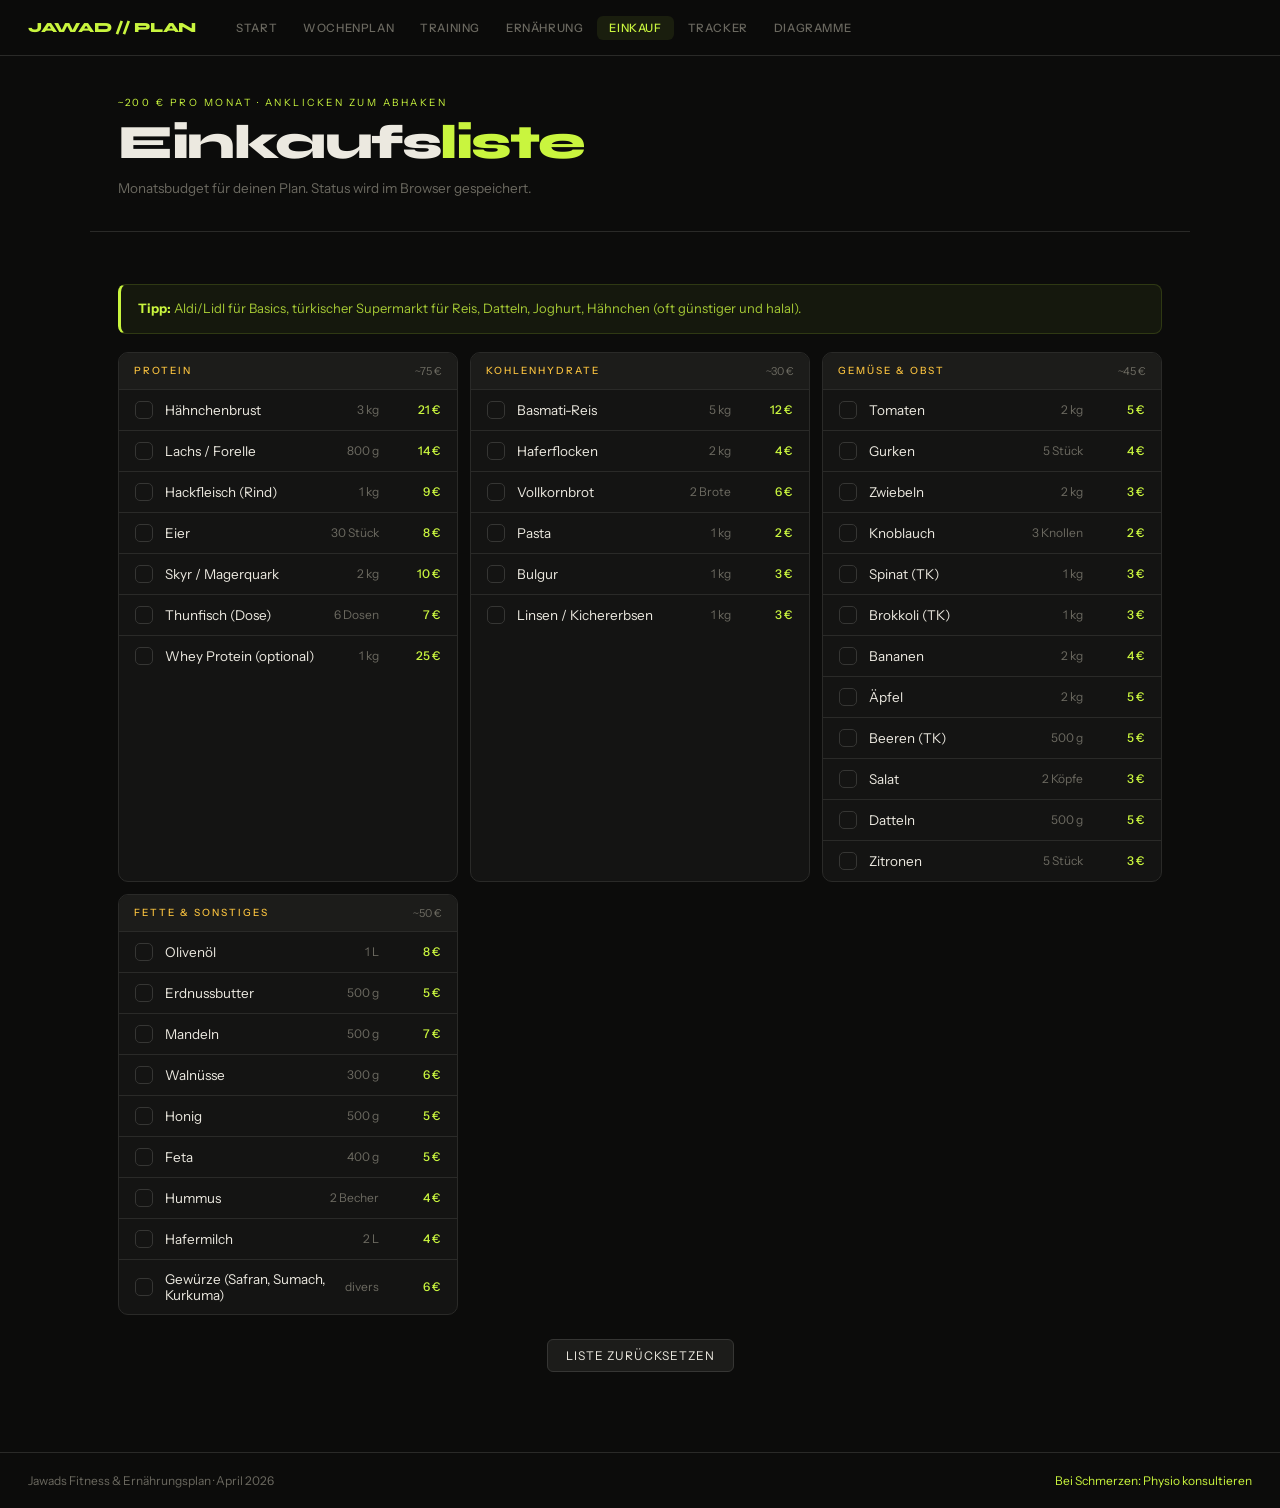
==== pages/einkauf.html @ cc576e3b "Add files via upload" ====
<!DOCTYPE html>
<html lang="de">
<head>
<meta charset="UTF-8">
<meta name="viewport" content="width=device-width,initial-scale=1">
<title>Einkaufsliste</title>
<link rel="stylesheet" href="../css/style.css">
<style>
.shop-row{display:flex;align-items:center;gap:12px;padding:11px 16px;border-bottom:1px solid var(--border);cursor:pointer;transition:background .15s;}
.shop-row:hover{background:rgba(255,255,255,.02);}
.shop-row:last-child{border-bottom:none;}
.shop-check{width:18px;height:18px;border:1.5px solid var(--border2);border-radius:5px;flex-shrink:0;display:flex;align-items:center;justify-content:center;background:var(--surface);}
.shop-row.done .shop-check{background:var(--lime);border-color:var(--lime);}
.shop-row.done .shop-check::after{content:'✓';color:#000;font-weight:700;font-size:13px;}
.shop-row.done .shop-name{text-decoration:line-through;color:var(--muted);}
.shop-name{flex:1;font-size:13.5px;}
.shop-amt{font-size:12px;color:var(--muted);}
.shop-price{font-size:12px;font-weight:500;color:var(--lime);min-width:50px;text-align:right;}
</style>
</head>
<body>
<div class="page-wrap">

<div class="page-hero">
  <span class="page-hero-tag">~200 € pro Monat · Anklicken zum Abhaken</span>
  <h1>Einkaufs<span>liste</span></h1>
  <p>Monatsbudget für deinen Plan. Status wird im Browser gespeichert.</p>
</div>

<div class="content">

<section class="section fade-in">
  <div class="alert alert-info"><strong>Tipp:</strong> Aldi/Lidl für Basics, türkischer Supermarkt für Reis, Datteln, Joghurt, Hähnchen (oft günstiger und halal).</div>

  <div class="grid-2">

    <div class="card">
      <div class="card-head"><span class="card-label">Protein</span><span class="card-sub">~75 €</span></div>
      <div class="shop-row" data-id="p1"><div class="shop-check"></div><div class="shop-name">Hähnchenbrust</div><div class="shop-amt">3 kg</div><div class="shop-price">21 €</div></div>
      <div class="shop-row" data-id="p2"><div class="shop-check"></div><div class="shop-name">Lachs / Forelle</div><div class="shop-amt">800 g</div><div class="shop-price">14 €</div></div>
      <div class="shop-row" data-id="p3"><div class="shop-check"></div><div class="shop-name">Hackfleisch (Rind)</div><div class="shop-amt">1 kg</div><div class="shop-price">9 €</div></div>
      <div class="shop-row" data-id="p4"><div class="shop-check"></div><div class="shop-name">Eier</div><div class="shop-amt">30 Stück</div><div class="shop-price">8 €</div></div>
      <div class="shop-row" data-id="p5"><div class="shop-check"></div><div class="shop-name">Skyr / Magerquark</div><div class="shop-amt">2 kg</div><div class="shop-price">10 €</div></div>
      <div class="shop-row" data-id="p6"><div class="shop-check"></div><div class="shop-name">Thunfisch (Dose)</div><div class="shop-amt">6 Dosen</div><div class="shop-price">7 €</div></div>
      <div class="shop-row" data-id="p7"><div class="shop-check"></div><div class="shop-name">Whey Protein (optional)</div><div class="shop-amt">1 kg</div><div class="shop-price">25 €</div></div>
    </div>

    <div class="card">
      <div class="card-head"><span class="card-label">Kohlenhydrate</span><span class="card-sub">~30 €</span></div>
      <div class="shop-row" data-id="k1"><div class="shop-check"></div><div class="shop-name">Basmati-Reis</div><div class="shop-amt">5 kg</div><div class="shop-price">12 €</div></div>
      <div class="shop-row" data-id="k2"><div class="shop-check"></div><div class="shop-name">Haferflocken</div><div class="shop-amt">2 kg</div><div class="shop-price">4 €</div></div>
      <div class="shop-row" data-id="k3"><div class="shop-check"></div><div class="shop-name">Vollkornbrot</div><div class="shop-amt">2 Brote</div><div class="shop-price">6 €</div></div>
      <div class="shop-row" data-id="k4"><div class="shop-check"></div><div class="shop-name">Pasta</div><div class="shop-amt">1 kg</div><div class="shop-price">2 €</div></div>
      <div class="shop-row" data-id="k5"><div class="shop-check"></div><div class="shop-name">Bulgur</div><div class="shop-amt">1 kg</div><div class="shop-price">3 €</div></div>
      <div class="shop-row" data-id="k6"><div class="shop-check"></div><div class="shop-name">Linsen / Kichererbsen</div><div class="shop-amt">1 kg</div><div class="shop-price">3 €</div></div>
    </div>

    <div class="card">
      <div class="card-head"><span class="card-label">Gemüse & Obst</span><span class="card-sub">~45 €</span></div>
      <div class="shop-row" data-id="g1"><div class="shop-check"></div><div class="shop-name">Tomaten</div><div class="shop-amt">2 kg</div><div class="shop-price">5 €</div></div>
      <div class="shop-row" data-id="g2"><div class="shop-check"></div><div class="shop-name">Gurken</div><div class="shop-amt">5 Stück</div><div class="shop-price">4 €</div></div>
      <div class="shop-row" data-id="g3"><div class="shop-check"></div><div class="shop-name">Zwiebeln</div><div class="shop-amt">2 kg</div><div class="shop-price">3 €</div></div>
      <div class="shop-row" data-id="g4"><div class="shop-check"></div><div class="shop-name">Knoblauch</div><div class="shop-amt">3 Knollen</div><div class="shop-price">2 €</div></div>
      <div class="shop-row" data-id="g5"><div class="shop-check"></div><div class="shop-name">Spinat (TK)</div><div class="shop-amt">1 kg</div><div class="shop-price">3 €</div></div>
      <div class="shop-row" data-id="g6"><div class="shop-check"></div><div class="shop-name">Brokkoli (TK)</div><div class="shop-amt">1 kg</div><div class="shop-price">3 €</div></div>
      <div class="shop-row" data-id="g7"><div class="shop-check"></div><div class="shop-name">Bananen</div><div class="shop-amt">2 kg</div><div class="shop-price">4 €</div></div>
      <div class="shop-row" data-id="g8"><div class="shop-check"></div><div class="shop-name">Äpfel</div><div class="shop-amt">2 kg</div><div class="shop-price">5 €</div></div>
      <div class="shop-row" data-id="g9"><div class="shop-check"></div><div class="shop-name">Beeren (TK)</div><div class="shop-amt">500 g</div><div class="shop-price">5 €</div></div>
      <div class="shop-row" data-id="g10"><div class="shop-check"></div><div class="shop-name">Salat</div><div class="shop-amt">2 Köpfe</div><div class="shop-price">3 €</div></div>
      <div class="shop-row" data-id="g11"><div class="shop-check"></div><div class="shop-name">Datteln</div><div class="shop-amt">500 g</div><div class="shop-price">5 €</div></div>
      <div class="shop-row" data-id="g12"><div class="shop-check"></div><div class="shop-name">Zitronen</div><div class="shop-amt">5 Stück</div><div class="shop-price">3 €</div></div>
    </div>

    <div class="card">
      <div class="card-head"><span class="card-label">Fette & Sonstiges</span><span class="card-sub">~50 €</span></div>
      <div class="shop-row" data-id="f1"><div class="shop-check"></div><div class="shop-name">Olivenöl</div><div class="shop-amt">1 L</div><div class="shop-price">8 €</div></div>
      <div class="shop-row" data-id="f2"><div class="shop-check"></div><div class="shop-name">Erdnussbutter</div><div class="shop-amt">500 g</div><div class="shop-price">5 €</div></div>
      <div class="shop-row" data-id="f3"><div class="shop-check"></div><div class="shop-name">Mandeln</div><div class="shop-amt">500 g</div><div class="shop-price">7 €</div></div>
      <div class="shop-row" data-id="f4"><div class="shop-check"></div><div class="shop-name">Walnüsse</div><div class="shop-amt">300 g</div><div class="shop-price">6 €</div></div>
      <div class="shop-row" data-id="f5"><div class="shop-check"></div><div class="shop-name">Honig</div><div class="shop-amt">500 g</div><div class="shop-price">5 €</div></div>
      <div class="shop-row" data-id="f6"><div class="shop-check"></div><div class="shop-name">Feta</div><div class="shop-amt">400 g</div><div class="shop-price">5 €</div></div>
      <div class="shop-row" data-id="f7"><div class="shop-check"></div><div class="shop-name">Hummus</div><div class="shop-amt">2 Becher</div><div class="shop-price">4 €</div></div>
      <div class="shop-row" data-id="f8"><div class="shop-check"></div><div class="shop-name">Hafermilch</div><div class="shop-amt">2 L</div><div class="shop-price">4 €</div></div>
      <div class="shop-row" data-id="f9"><div class="shop-check"></div><div class="shop-name">Gewürze (Safran, Sumach, Kurkuma)</div><div class="shop-amt">divers</div><div class="shop-price">6 €</div></div>
    </div>

  </div>

  <div style="margin-top:24px;text-align:center;">
    <button onclick="resetShop()" style="background:var(--surface2);border:1px solid var(--border2);color:var(--text);padding:8px 18px;border-radius:6px;cursor:pointer;font-family:inherit;font-size:12px;letter-spacing:1px;text-transform:uppercase;">Liste zurücksetzen</button>
  </div>
</section>

</div>
</div>

<script src="../js/shared.js"></script>
<script>
injectNav();injectFooter();initFadeIn();

const SHOP_KEY='jawad_shop_v1';
function loadShop(){try{return JSON.parse(localStorage.getItem(SHOP_KEY))||{}}catch{return{}}}
function saveShop(s){localStorage.setItem(SHOP_KEY,JSON.stringify(s));}

const state = loadShop();
document.querySelectorAll('.shop-row').forEach(row=>{
  const id = row.dataset.id;
  if(state[id]) row.classList.add('done');
  row.addEventListener('click',()=>{
    row.classList.toggle('done');
    state[id] = row.classList.contains('done');
    saveShop(state);
  });
});

function resetShop(){
  if(!confirm('Wirklich alle Häkchen entfernen?')) return;
  localStorage.removeItem(SHOP_KEY);
  document.querySelectorAll('.shop-row').forEach(r=>r.classList.remove('done'));
}
</script>
</body>
</html>
---- css/style.css ----
@import url('https://fonts.googleapis.com/css2?family=Syne:wght@400;600;700;800&family=Instrument+Sans:wght@300;400;500&display=swap');

:root {
  --bg: #0c0c0b;
  --surface: #141413;
  --surface2: #1c1c1a;
  --surface3: #242422;
  --border: #2a2a28;
  --border2: #363634;
  --lime: #c9f53e;
  --amber: #f5bf3e;
  --coral: #ff5c3e;
  --blue: #3ec9f5;
  --text: #ece9e0;
  --muted: #6b6960;
  --muted2: #4a4844;
}

* { margin:0; padding:0; box-sizing:border-box; }
html { scroll-behavior:smooth; }
body {
  background: var(--bg);
  color: var(--text);
  font-family: 'Instrument Sans', sans-serif;
  font-weight: 300;
  min-height: 100vh;
  overflow-x: hidden;
}

/* ── NAV ── */
nav {
  position: fixed;
  top:0; left:0; right:0;
  z-index: 200;
  background: rgba(12,12,11,0.96);
  backdrop-filter: blur(20px);
  border-bottom: 1px solid var(--border);
  height: 56px;
  display: flex;
  align-items: center;
  padding: 0 28px;
  gap: 4px;
}

.nav-brand {
  font-family: 'Syne', sans-serif;
  font-weight: 800;
  font-size: 14px;
  color: var(--lime);
  letter-spacing: -0.3px;
  margin-right: 24px;
  text-decoration: none;
  white-space: nowrap;
}

.nav-links {
  display: flex;
  gap: 2px;
  list-style: none;
  flex: 1;
  overflow-x: auto;
}

.nav-links::-webkit-scrollbar { display: none; }

.nav-links li a {
  display: block;
  padding: 5px 12px;
  font-size: 11.5px;
  font-weight: 500;
  letter-spacing: 0.6px;
  text-transform: uppercase;
  color: var(--muted);
  text-decoration: none;
  border-radius: 6px;
  transition: all 0.2s;
  white-space: nowrap;
}

.nav-links li a:hover { color: var(--text); background: var(--surface2); }
.nav-links li a.active { color: var(--lime); background: rgba(201,245,62,0.08); }

/* ── PAGE WRAPPER ── */
.page-wrap {
  padding-top: 56px;
  min-height: 100vh;
}

/* ── HERO ── */
.hero {
  padding: 60px 40px 48px;
  border-bottom: 1px solid var(--border);
  position: relative;
  overflow: hidden;
}

.hero::before {
  content:'';
  position:absolute;
  top:0;left:0;right:0;bottom:0;
  background:
    radial-gradient(ellipse 500px 350px at 85% 20%, rgba(201,245,62,0.07) 0%, transparent 70%),
    radial-gradient(ellipse 350px 250px at 15% 80%, rgba(62,201,245,0.04) 0%, transparent 70%);
  pointer-events:none;
}

.hero-inner { max-width: 1100px; margin: 0 auto; position: relative; }

.hero-tag {
  display: inline-flex;
  align-items: center;
  gap: 10px;
  font-size: 11px;
  font-weight: 500;
  letter-spacing: 2.5px;
  text-transform: uppercase;
  color: var(--lime);
  margin-bottom: 20px;
}
.hero-tag::before { content:''; width:20px; height:1px; background:var(--lime); }

.hero h1 {
  font-family: 'Syne', sans-serif;
  font-weight: 800;
  font-size: clamp(2.2rem, 5.5vw, 4.5rem);
  line-height: 0.95;
  letter-spacing: -2px;
  margin-bottom: 20px;
}
.hero h1 em { font-style: italic; color: var(--lime); font-weight: 400; }

.hero-desc {
  font-size: 14px;
  color: var(--muted);
  max-width: 520px;
  line-height: 1.7;
  margin-bottom: 32px;
}

/* ── STATS BAR ── */
.stats-bar {
  display: flex;
  flex-wrap: wrap;
  border: 1px solid var(--border);
  border-radius: 10px;
  overflow: hidden;
  max-width: 740px;
}

.stat-item {
  padding: 14px 22px;
  border-right: 1px solid var(--border);
  flex: 1;
  min-width: 90px;
}
.stat-item:last-child { border-right: none; }
.stat-lbl { font-size: 10px; letter-spacing: 1.5px; text-transform: uppercase; color: var(--muted); display: block; margin-bottom: 3px; }
.stat-val { font-family: 'Syne', sans-serif; font-weight: 700; font-size: 1.15rem; color: var(--lime); }

/* ── CONTENT ── */
.content { max-width: 1100px; margin: 0 auto; padding: 0 28px 80px; }

/* ── SECTION ── */
.section { padding-top: 52px; }

.section-head {
  display: flex;
  align-items: flex-start;
  gap: 16px;
  margin-bottom: 28px;
  padding-bottom: 20px;
  border-bottom: 1px solid var(--border);
}

.section-icon {
  width: 40px; height: 40px;
  background: var(--surface2);
  border: 1px solid var(--border2);
  border-radius: 10px;
  display: flex; align-items: center; justify-content: center;
  font-size: 17px;
  flex-shrink: 0;
}

.section-title {
  font-family: 'Syne', sans-serif;
  font-weight: 800;
  font-size: 1.8rem;
  letter-spacing: -1px;
  line-height: 1;
  margin-bottom: 5px;
}
.section-title span { color: var(--lime); }
.section-desc { font-size: 13px; color: var(--muted); line-height: 1.6; }

/* ── ALERTS ── */
.alert {
  padding: 13px 17px;
  border-radius: 8px;
  font-size: 13px;
  line-height: 1.65;
  margin-bottom: 18px;
}
.alert-warn { background: rgba(255,92,62,0.07); border: 1px solid rgba(255,92,62,0.2); border-left: 3px solid var(--coral); color: #ffb8a8; }
.alert-warn strong { color: var(--coral); }
.alert-info { background: rgba(201,245,62,0.05); border: 1px solid rgba(201,245,62,0.15); border-left: 3px solid var(--lime); color: rgba(201,245,62,0.8); }
.alert-info strong { color: var(--lime); }
.alert-blue { background: rgba(62,201,245,0.05); border: 1px solid rgba(62,201,245,0.15); border-left: 3px solid var(--blue); color: rgba(62,201,245,0.8); }

/* ── CARDS ── */
.card {
  background: var(--surface);
  border: 1px solid var(--border);
  border-radius: 10px;
  overflow: hidden;
}

.card-head {
  display: flex;
  align-items: center;
  justify-content: space-between;
  padding: 11px 15px;
  background: var(--surface2);
  border-bottom: 1px solid var(--border);
}

.card-label { font-size: 10px; font-weight: 500; letter-spacing: 2px; text-transform: uppercase; color: var(--amber); }
.card-sub { font-size: 11px; color: var(--muted); }

/* ── EXERCISE ROWS ── */
.ex-row {
  display: grid;
  grid-template-columns: 1fr auto auto;
  gap: 8px 14px;
  padding: 11px 15px;
  border-bottom: 1px solid var(--border);
  align-items: center;
  transition: background 0.15s;
}
.ex-row:last-child { border-bottom: none; }
.ex-row:hover { background: rgba(255,255,255,0.02); }
.ex-name { font-size: 13.5px; color: var(--text); }
.ex-note { font-size: 11.5px; color: var(--muted); grid-column: 1; margin-top: -5px; }
.ex-sets { font-size: 12px; font-weight: 500; color: var(--lime); white-space: nowrap; }

.yt-btn {
  display: inline-flex;
  align-items: center;
  gap: 5px;
  font-size: 11px;
  font-weight: 500;
  color: var(--muted);
  text-decoration: none;
  padding: 3px 9px;
  border: 1px solid var(--border);
  border-radius: 20px;
  transition: all 0.2s;
  white-space: nowrap;
}
.yt-btn:hover { color: #ff4444; border-color: rgba(255,68,68,0.35); background: rgba(255,68,68,0.07); }

/* ── TABS ── */
.tab-bar {
  display: flex;
  gap: 4px;
  border-bottom: 1px solid var(--border);
  margin-bottom: 24px;
  overflow-x: auto;
}
.tab-bar::-webkit-scrollbar { display: none; }

.tab-btn {
  padding: 9px 18px;
  font-family: 'Instrument Sans', sans-serif;
  font-size: 12.5px;
  font-weight: 500;
  color: var(--muted);
  background: none;
  border: none;
  cursor: pointer;
  border-bottom: 2px solid transparent;
  margin-bottom: -1px;
  transition: all 0.2s;
  white-space: nowrap;
}
.tab-btn:hover { color: var(--text); }
.tab-btn.active { color: var(--lime); border-bottom-color: var(--lime); }

.tab-pane { display: none; }
.tab-pane.active { display: block; }

/* ── CHIPS ── */
.chip {
  display: inline-block;
  font-size: 11px;
  font-weight: 500;
  padding: 3px 10px;
  border-radius: 20px;
  background: var(--surface2);
  border: 1px solid var(--border);
  color: var(--muted);
}
.chip-lime { background: rgba(201,245,62,0.08); border-color: rgba(201,245,62,0.2); color: var(--lime); }
.chip-amber { background: rgba(245,191,62,0.08); border-color: rgba(245,191,62,0.2); color: var(--amber); }

/* ── GRID HELPERS ── */
.grid-2 { display: grid; grid-template-columns: repeat(auto-fit, minmax(280px, 1fr)); gap: 12px; }
.grid-3 { display: grid; grid-template-columns: repeat(auto-fit, minmax(220px, 1fr)); gap: 12px; }
.grid-4 { display: grid; grid-template-columns: repeat(auto-fit, minmax(180px, 1fr)); gap: 10px; }

/* ── DIVIDER ── */
.divider { height: 1px; background: var(--border); margin: 24px 0; }

/* ── PAGE TITLE (inner pages) ── */
.page-hero {
  padding: 40px 28px 32px;
  border-bottom: 1px solid var(--border);
  max-width: 1100px;
  margin: 0 auto;
}
.page-hero-tag { font-size: 10px; letter-spacing: 2.5px; text-transform: uppercase; color: var(--lime); margin-bottom: 10px; display: block; }
.page-hero h1 { font-family: 'Syne', sans-serif; font-weight: 800; font-size: clamp(1.8rem, 4vw, 3rem); letter-spacing: -1.5px; line-height: 1; }
.page-hero h1 span { color: var(--lime); }
.page-hero p { font-size: 13.5px; color: var(--muted); margin-top: 10px; max-width: 500px; line-height: 1.65; }

/* ── FOOTER ── */
footer {
  border-top: 1px solid var(--border);
  padding: 20px 28px;
  display: flex;
  justify-content: space-between;
  align-items: center;
  font-size: 12px;
  color: var(--muted);
  flex-wrap: wrap;
  gap: 6px;
  max-width: 100%;
}
.footer-accent { color: var(--lime); }

/* ── RESPONSIVE ── */
@media (max-width: 700px) {
  .hero { padding: 40px 20px 32px; }
  .content { padding: 0 16px 60px; }
  .page-hero { padding: 32px 16px 24px; }
  nav { padding: 0 16px; }
  footer { padding: 16px 20px; }
}

/* ── ANIMATIONS ── */
.fade-in { opacity:0; transform:translateY(14px); transition: opacity 0.5s, transform 0.5s; }
.fade-in.visible { opacity:1; transform:translateY(0); }

/* ── YT ICON ── */
.yt-icon { width:13px; height:13px; fill:currentColor; flex-shrink:0; }
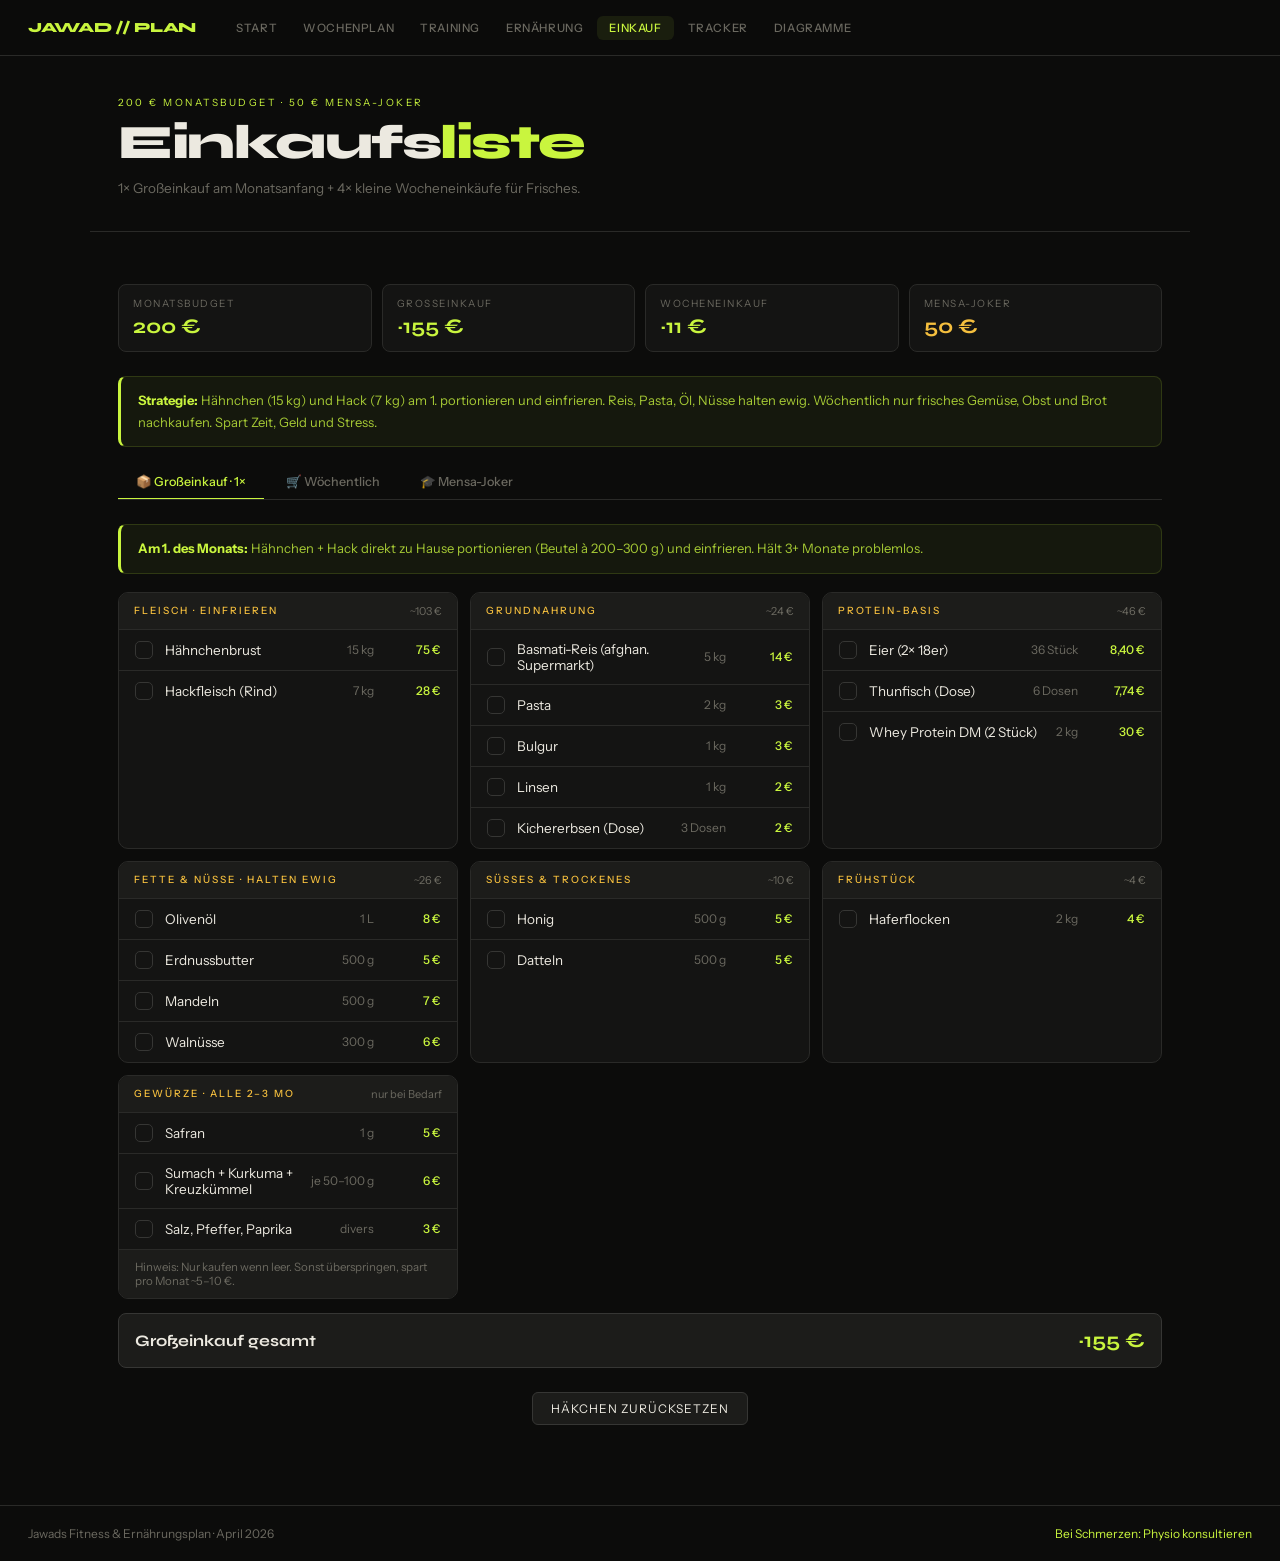
==== commit 6b25ffe2: "Update einkauf.html" ====
--- a/pages/einkauf.html
+++ b/pages/einkauf.html
@@ -15,93 +15,195 @@
 .shop-row.done .shop-name{text-decoration:line-through;color:var(--muted);}
 .shop-name{flex:1;font-size:13.5px;}
 .shop-amt{font-size:12px;color:var(--muted);}
-.shop-price{font-size:12px;font-weight:500;color:var(--lime);min-width:50px;text-align:right;}
+.shop-price{font-size:12px;font-weight:500;color:var(--lime);min-width:55px;text-align:right;}
+.budget-box{display:grid;grid-template-columns:repeat(auto-fit,minmax(140px,1fr));gap:10px;margin-bottom:24px;}
+.b-card{background:var(--surface);border:1px solid var(--border);border-radius:8px;padding:12px 14px;}
+.b-card .stat-lbl{font-size:10px;letter-spacing:1.5px;text-transform:uppercase;color:var(--muted);}
+.b-card .stat-val{font-family:'Syne';font-weight:700;font-size:1.3rem;display:block;margin-top:4px;}
+.b-card.green .stat-val{color:var(--lime);}
+.b-card.amber .stat-val{color:var(--amber);}
+.tab-bar{flex-wrap:wrap;}
+.total-row{margin-top:14px;padding:14px 16px;background:var(--surface2);border:1px solid var(--border2);border-radius:8px;display:flex;justify-content:space-between;align-items:center;}
+.total-row .total-lbl{font-family:'Syne';font-weight:700;font-size:1rem;}
+.total-row .total-val{font-family:'Syne';font-weight:700;font-size:1.3rem;color:var(--lime);}
 </style>
 </head>
 <body>
 <div class="page-wrap">
-
+ 
 <div class="page-hero">
-  <span class="page-hero-tag">~200 € pro Monat · Anklicken zum Abhaken</span>
+  <span class="page-hero-tag">200 € Monatsbudget · 50 € Mensa-Joker</span>
   <h1>Einkaufs<span>liste</span></h1>
-  <p>Monatsbudget für deinen Plan. Status wird im Browser gespeichert.</p>
+  <p>1× Großeinkauf am Monatsanfang + 4× kleine Wocheneinkäufe für Frisches.</p>
 </div>
-
+ 
 <div class="content">
-
+ 
 <section class="section fade-in">
-  <div class="alert alert-info"><strong>Tipp:</strong> Aldi/Lidl für Basics, türkischer Supermarkt für Reis, Datteln, Joghurt, Hähnchen (oft günstiger und halal).</div>
-
-  <div class="grid-2">
-
+ 
+  <div class="budget-box">
+    <div class="b-card green"><div class="stat-lbl">Monatsbudget</div><span class="stat-val">200 €</span></div>
+    <div class="b-card"><div class="stat-lbl">Großeinkauf</div><span class="stat-val">~155 €</span></div>
+    <div class="b-card"><div class="stat-lbl">Wocheneinkauf</div><span class="stat-val">~11 €</span></div>
+    <div class="b-card amber"><div class="stat-lbl">Mensa-Joker</div><span class="stat-val">50 €</span></div>
+  </div>
+ 
+  <div class="alert alert-info"><strong>Strategie:</strong> Hähnchen (15 kg) und Hack (7 kg) am 1. portionieren und einfrieren. Reis, Pasta, Öl, Nüsse halten ewig. Wöchentlich nur frisches Gemüse, Obst und Brot nachkaufen. Spart Zeit, Geld und Stress.</div>
+ 
+  <div class="tab-bar">
+    <button class="tab-btn active" data-tab="month">📦 Großeinkauf · 1×</button>
+    <button class="tab-btn" data-tab="weekly">🛒 Wöchentlich</button>
+    <button class="tab-btn" data-tab="mensa">🎓 Mensa-Joker</button>
+  </div>
+ 
+  <!-- GROSSEINKAUF -->
+  <div class="tab-pane active" id="month">
+    <div class="alert alert-info"><strong>Am 1. des Monats:</strong> Hähnchen + Hack direkt zu Hause portionieren (Beutel à 200–300 g) und einfrieren. Hält 3+ Monate problemlos.</div>
+ 
+    <div class="grid-2">
+ 
+      <div class="card">
+        <div class="card-head"><span class="card-label">Fleisch · einfrieren</span><span class="card-sub">~103 €</span></div>
+        <div class="shop-row" data-id="m1"><div class="shop-check"></div><div class="shop-name">Hähnchenbrust</div><div class="shop-amt">15 kg</div><div class="shop-price">75 €</div></div>
+        <div class="shop-row" data-id="m2"><div class="shop-check"></div><div class="shop-name">Hackfleisch (Rind)</div><div class="shop-amt">7 kg</div><div class="shop-price">28 €</div></div>
+      </div>
+ 
+      <div class="card">
+        <div class="card-head"><span class="card-label">Grundnahrung</span><span class="card-sub">~24 €</span></div>
+        <div class="shop-row" data-id="m3"><div class="shop-check"></div><div class="shop-name">Basmati-Reis (afghan. Supermarkt)</div><div class="shop-amt">5 kg</div><div class="shop-price">14 €</div></div>
+        <div class="shop-row" data-id="m4"><div class="shop-check"></div><div class="shop-name">Pasta</div><div class="shop-amt">2 kg</div><div class="shop-price">3 €</div></div>
+        <div class="shop-row" data-id="m5"><div class="shop-check"></div><div class="shop-name">Bulgur</div><div class="shop-amt">1 kg</div><div class="shop-price">3 €</div></div>
+        <div class="shop-row" data-id="m6"><div class="shop-check"></div><div class="shop-name">Linsen</div><div class="shop-amt">1 kg</div><div class="shop-price">2 €</div></div>
+        <div class="shop-row" data-id="m7"><div class="shop-check"></div><div class="shop-name">Kichererbsen (Dose)</div><div class="shop-amt">3 Dosen</div><div class="shop-price">2 €</div></div>
+      </div>
+ 
+      <div class="card">
+        <div class="card-head"><span class="card-label">Protein-Basis</span><span class="card-sub">~46 €</span></div>
+        <div class="shop-row" data-id="m8"><div class="shop-check"></div><div class="shop-name">Eier (2× 18er)</div><div class="shop-amt">36 Stück</div><div class="shop-price">8,40 €</div></div>
+        <div class="shop-row" data-id="m9"><div class="shop-check"></div><div class="shop-name">Thunfisch (Dose)</div><div class="shop-amt">6 Dosen</div><div class="shop-price">7,74 €</div></div>
+        <div class="shop-row" data-id="m10"><div class="shop-check"></div><div class="shop-name">Whey Protein DM (2 Stück)</div><div class="shop-amt">2 kg</div><div class="shop-price">30 €</div></div>
+      </div>
+ 
+      <div class="card">
+        <div class="card-head"><span class="card-label">Fette & Nüsse · halten ewig</span><span class="card-sub">~26 €</span></div>
+        <div class="shop-row" data-id="m11"><div class="shop-check"></div><div class="shop-name">Olivenöl</div><div class="shop-amt">1 L</div><div class="shop-price">8 €</div></div>
+        <div class="shop-row" data-id="m12"><div class="shop-check"></div><div class="shop-name">Erdnussbutter</div><div class="shop-amt">500 g</div><div class="shop-price">5 €</div></div>
+        <div class="shop-row" data-id="m13"><div class="shop-check"></div><div class="shop-name">Mandeln</div><div class="shop-amt">500 g</div><div class="shop-price">7 €</div></div>
+        <div class="shop-row" data-id="m14"><div class="shop-check"></div><div class="shop-name">Walnüsse</div><div class="shop-amt">300 g</div><div class="shop-price">6 €</div></div>
+      </div>
+ 
+      <div class="card">
+        <div class="card-head"><span class="card-label">Süßes & Trockenes</span><span class="card-sub">~10 €</span></div>
+        <div class="shop-row" data-id="m15"><div class="shop-check"></div><div class="shop-name">Honig</div><div class="shop-amt">500 g</div><div class="shop-price">5 €</div></div>
+        <div class="shop-row" data-id="m16"><div class="shop-check"></div><div class="shop-name">Datteln</div><div class="shop-amt">500 g</div><div class="shop-price">5 €</div></div>
+      </div>
+ 
+      <div class="card">
+        <div class="card-head"><span class="card-label">Frühstück</span><span class="card-sub">~4 €</span></div>
+        <div class="shop-row" data-id="m17"><div class="shop-check"></div><div class="shop-name">Haferflocken</div><div class="shop-amt">2 kg</div><div class="shop-price">4 €</div></div>
+      </div>
+ 
+      <div class="card">
+        <div class="card-head"><span class="card-label">Gewürze · alle 2–3 Mo</span><span class="card-sub">nur bei Bedarf</span></div>
+        <div class="shop-row" data-id="m18"><div class="shop-check"></div><div class="shop-name">Safran</div><div class="shop-amt">1 g</div><div class="shop-price">5 €</div></div>
+        <div class="shop-row" data-id="m19"><div class="shop-check"></div><div class="shop-name">Sumach + Kurkuma + Kreuzkümmel</div><div class="shop-amt">je 50–100 g</div><div class="shop-price">6 €</div></div>
+        <div class="shop-row" data-id="m20"><div class="shop-check"></div><div class="shop-name">Salz, Pfeffer, Paprika</div><div class="shop-amt">divers</div><div class="shop-price">3 €</div></div>
+        <div style="padding:10px 16px;font-size:11.5px;color:var(--muted);background:var(--surface2);">Hinweis: Nur kaufen wenn leer. Sonst überspringen, spart pro Monat ~5–10 €.</div>
+      </div>
+ 
+    </div>
+ 
+    <div class="total-row">
+      <span class="total-lbl">Großeinkauf gesamt</span>
+      <span class="total-val">~155 €</span>
+    </div>
+  </div>
+ 
+  <!-- WÖCHENTLICH -->
+  <div class="tab-pane" id="weekly">
+    <div class="alert alert-info"><strong>Jeden Sonntag:</strong> Frisches für die kommende Woche – passt perfekt zum Meal Prep. Dieselbe Liste jede Woche, du kennst sie irgendwann auswendig.</div>
+ 
+    <div class="grid-2">
+ 
+      <div class="card">
+        <div class="card-head"><span class="card-label">Frisches Gemüse</span><span class="card-sub">~5 €</span></div>
+        <div class="shop-row" data-id="w1"><div class="shop-check"></div><div class="shop-name">Tomaten</div><div class="shop-amt">500 g</div><div class="shop-price">1,50 €</div></div>
+        <div class="shop-row" data-id="w2"><div class="shop-check"></div><div class="shop-name">Gurke</div><div class="shop-amt">1 Stück</div><div class="shop-price">0,80 €</div></div>
+        <div class="shop-row" data-id="w3"><div class="shop-check"></div><div class="shop-name">Zwiebeln</div><div class="shop-amt">500 g</div><div class="shop-price">0,70 €</div></div>
+        <div class="shop-row" data-id="w4"><div class="shop-check"></div><div class="shop-name">Knoblauch</div><div class="shop-amt">1 Knolle</div><div class="shop-price">0,50 €</div></div>
+        <div class="shop-row" data-id="w5"><div class="shop-check"></div><div class="shop-name">Salat / Spinat</div><div class="shop-amt">1 Stück</div><div class="shop-price">1,50 €</div></div>
+      </div>
+ 
+      <div class="card">
+        <div class="card-head"><span class="card-label">Obst</span><span class="card-sub">~3 €</span></div>
+        <div class="shop-row" data-id="w6"><div class="shop-check"></div><div class="shop-name">Bananen</div><div class="shop-amt">1 kg</div><div class="shop-price">1,50 €</div></div>
+        <div class="shop-row" data-id="w7"><div class="shop-check"></div><div class="shop-name">Äpfel</div><div class="shop-amt">500 g</div><div class="shop-price">1,20 €</div></div>
+        <div class="shop-row" data-id="w8"><div class="shop-check"></div><div class="shop-name">Zitrone</div><div class="shop-amt">1 Stück</div><div class="shop-price">0,40 €</div></div>
+      </div>
+ 
+      <div class="card">
+        <div class="card-head"><span class="card-label">Milchprodukte</span><span class="card-sub">~3 €</span></div>
+        <div class="shop-row" data-id="w9"><div class="shop-check"></div><div class="shop-name">Skyr / Magerquark</div><div class="shop-amt">500 g</div><div class="shop-price">2,00 €</div></div>
+        <div class="shop-row" data-id="w10"><div class="shop-check"></div><div class="shop-name">Hafermilch</div><div class="shop-amt">1 L</div><div class="shop-price">1,30 €</div></div>
+      </div>
+ 
+      <div class="card">
+        <div class="card-head"><span class="card-label">Brot</span><span class="card-sub">~2 €</span></div>
+        <div class="shop-row" data-id="w11"><div class="shop-check"></div><div class="shop-name">Vollkornbrot / Fladenbrot</div><div class="shop-amt">1 Stück</div><div class="shop-price">2,00 €</div></div>
+      </div>
+ 
+    </div>
+ 
+    <div class="total-row">
+      <span class="total-lbl">Wocheneinkauf · ca.</span>
+      <span class="total-val">~11 €</span>
+    </div>
+    <div style="margin-top:8px;text-align:right;font-size:12px;color:var(--muted);">× 4 Wochen = ~45 € pro Monat für Frisches</div>
+ 
+    <div class="alert alert-info" style="margin-top:18px;"><strong>Variation:</strong> Tausch ab und zu Salat gegen Brokkoli oder Spinat (TK), Äpfel gegen Beeren, Skyr gegen Joghurt. Bleibt im Budget.</div>
+  </div>
+ 
+  <!-- MENSA -->
+  <div class="tab-pane" id="mensa">
+    <div class="alert alert-info"><strong>Mensa-Joker:</strong> 50 € pro Monat auf die Mensakarte laden. Reicht für ca. 12–15 Mahlzeiten an Uni-Tagen (Mo, Di, Mi, Do).</div>
+ 
     <div class="card">
-      <div class="card-head"><span class="card-label">Protein</span><span class="card-sub">~75 €</span></div>
-      <div class="shop-row" data-id="p1"><div class="shop-check"></div><div class="shop-name">Hähnchenbrust</div><div class="shop-amt">3 kg</div><div class="shop-price">21 €</div></div>
-      <div class="shop-row" data-id="p2"><div class="shop-check"></div><div class="shop-name">Lachs / Forelle</div><div class="shop-amt">800 g</div><div class="shop-price">14 €</div></div>
-      <div class="shop-row" data-id="p3"><div class="shop-check"></div><div class="shop-name">Hackfleisch (Rind)</div><div class="shop-amt">1 kg</div><div class="shop-price">9 €</div></div>
-      <div class="shop-row" data-id="p4"><div class="shop-check"></div><div class="shop-name">Eier</div><div class="shop-amt">30 Stück</div><div class="shop-price">8 €</div></div>
-      <div class="shop-row" data-id="p5"><div class="shop-check"></div><div class="shop-name">Skyr / Magerquark</div><div class="shop-amt">2 kg</div><div class="shop-price">10 €</div></div>
-      <div class="shop-row" data-id="p6"><div class="shop-check"></div><div class="shop-name">Thunfisch (Dose)</div><div class="shop-amt">6 Dosen</div><div class="shop-price">7 €</div></div>
-      <div class="shop-row" data-id="p7"><div class="shop-check"></div><div class="shop-name">Whey Protein (optional)</div><div class="shop-amt">1 kg</div><div class="shop-price">25 €</div></div>
-    </div>
-
-    <div class="card">
-      <div class="card-head"><span class="card-label">Kohlenhydrate</span><span class="card-sub">~30 €</span></div>
-      <div class="shop-row" data-id="k1"><div class="shop-check"></div><div class="shop-name">Basmati-Reis</div><div class="shop-amt">5 kg</div><div class="shop-price">12 €</div></div>
-      <div class="shop-row" data-id="k2"><div class="shop-check"></div><div class="shop-name">Haferflocken</div><div class="shop-amt">2 kg</div><div class="shop-price">4 €</div></div>
-      <div class="shop-row" data-id="k3"><div class="shop-check"></div><div class="shop-name">Vollkornbrot</div><div class="shop-amt">2 Brote</div><div class="shop-price">6 €</div></div>
-      <div class="shop-row" data-id="k4"><div class="shop-check"></div><div class="shop-name">Pasta</div><div class="shop-amt">1 kg</div><div class="shop-price">2 €</div></div>
-      <div class="shop-row" data-id="k5"><div class="shop-check"></div><div class="shop-name">Bulgur</div><div class="shop-amt">1 kg</div><div class="shop-price">3 €</div></div>
-      <div class="shop-row" data-id="k6"><div class="shop-check"></div><div class="shop-name">Linsen / Kichererbsen</div><div class="shop-amt">1 kg</div><div class="shop-price">3 €</div></div>
-    </div>
-
-    <div class="card">
-      <div class="card-head"><span class="card-label">Gemüse & Obst</span><span class="card-sub">~45 €</span></div>
-      <div class="shop-row" data-id="g1"><div class="shop-check"></div><div class="shop-name">Tomaten</div><div class="shop-amt">2 kg</div><div class="shop-price">5 €</div></div>
-      <div class="shop-row" data-id="g2"><div class="shop-check"></div><div class="shop-name">Gurken</div><div class="shop-amt">5 Stück</div><div class="shop-price">4 €</div></div>
-      <div class="shop-row" data-id="g3"><div class="shop-check"></div><div class="shop-name">Zwiebeln</div><div class="shop-amt">2 kg</div><div class="shop-price">3 €</div></div>
-      <div class="shop-row" data-id="g4"><div class="shop-check"></div><div class="shop-name">Knoblauch</div><div class="shop-amt">3 Knollen</div><div class="shop-price">2 €</div></div>
-      <div class="shop-row" data-id="g5"><div class="shop-check"></div><div class="shop-name">Spinat (TK)</div><div class="shop-amt">1 kg</div><div class="shop-price">3 €</div></div>
-      <div class="shop-row" data-id="g6"><div class="shop-check"></div><div class="shop-name">Brokkoli (TK)</div><div class="shop-amt">1 kg</div><div class="shop-price">3 €</div></div>
-      <div class="shop-row" data-id="g7"><div class="shop-check"></div><div class="shop-name">Bananen</div><div class="shop-amt">2 kg</div><div class="shop-price">4 €</div></div>
-      <div class="shop-row" data-id="g8"><div class="shop-check"></div><div class="shop-name">Äpfel</div><div class="shop-amt">2 kg</div><div class="shop-price">5 €</div></div>
-      <div class="shop-row" data-id="g9"><div class="shop-check"></div><div class="shop-name">Beeren (TK)</div><div class="shop-amt">500 g</div><div class="shop-price">5 €</div></div>
-      <div class="shop-row" data-id="g10"><div class="shop-check"></div><div class="shop-name">Salat</div><div class="shop-amt">2 Köpfe</div><div class="shop-price">3 €</div></div>
-      <div class="shop-row" data-id="g11"><div class="shop-check"></div><div class="shop-name">Datteln</div><div class="shop-amt">500 g</div><div class="shop-price">5 €</div></div>
-      <div class="shop-row" data-id="g12"><div class="shop-check"></div><div class="shop-name">Zitronen</div><div class="shop-amt">5 Stück</div><div class="shop-price">3 €</div></div>
-    </div>
-
-    <div class="card">
-      <div class="card-head"><span class="card-label">Fette & Sonstiges</span><span class="card-sub">~50 €</span></div>
-      <div class="shop-row" data-id="f1"><div class="shop-check"></div><div class="shop-name">Olivenöl</div><div class="shop-amt">1 L</div><div class="shop-price">8 €</div></div>
-      <div class="shop-row" data-id="f2"><div class="shop-check"></div><div class="shop-name">Erdnussbutter</div><div class="shop-amt">500 g</div><div class="shop-price">5 €</div></div>
-      <div class="shop-row" data-id="f3"><div class="shop-check"></div><div class="shop-name">Mandeln</div><div class="shop-amt">500 g</div><div class="shop-price">7 €</div></div>
-      <div class="shop-row" data-id="f4"><div class="shop-check"></div><div class="shop-name">Walnüsse</div><div class="shop-amt">300 g</div><div class="shop-price">6 €</div></div>
-      <div class="shop-row" data-id="f5"><div class="shop-check"></div><div class="shop-name">Honig</div><div class="shop-amt">500 g</div><div class="shop-price">5 €</div></div>
-      <div class="shop-row" data-id="f6"><div class="shop-check"></div><div class="shop-name">Feta</div><div class="shop-amt">400 g</div><div class="shop-price">5 €</div></div>
-      <div class="shop-row" data-id="f7"><div class="shop-check"></div><div class="shop-name">Hummus</div><div class="shop-amt">2 Becher</div><div class="shop-price">4 €</div></div>
-      <div class="shop-row" data-id="f8"><div class="shop-check"></div><div class="shop-name">Hafermilch</div><div class="shop-amt">2 L</div><div class="shop-price">4 €</div></div>
-      <div class="shop-row" data-id="f9"><div class="shop-check"></div><div class="shop-name">Gewürze (Safran, Sumach, Kurkuma)</div><div class="shop-amt">divers</div><div class="shop-price">6 €</div></div>
-    </div>
-
-  </div>
-
+      <div class="card-head"><span class="card-label">Mensa-Strategie</span><span class="card-sub">50 € / Monat</span></div>
+      <div style="padding:16px 18px;font-size:13.5px;line-height:1.7;color:var(--text);">
+        <strong style="color:var(--lime);">Was sich lohnt:</strong>
+        <ul style="margin:8px 0 16px 18px;color:var(--muted);">
+          <li>Hauptgerichte mit Hähnchen oder Fisch (~3–4 €)</li>
+          <li>Reis, Nudeln, Gemüse als Beilage</li>
+          <li>Salatbar wenn vorhanden</li>
+        </ul>
+        <strong style="color:var(--amber);">Was du selbst mitbringst:</strong>
+        <ul style="margin:8px 0 16px 18px;color:var(--muted);">
+          <li>Snacks (Banane, Mandeln, Datteln)</li>
+          <li>Skyr-Becher mit Honig für zwischendurch</li>
+          <li>Eigenes Wasser / Tee statt Getränke kaufen</li>
+        </ul>
+        <strong style="color:var(--lime);">Spar-Tipp:</strong>
+        <div style="margin-top:6px;color:var(--muted);">An langen Uni-Tagen Mensa nutzen (1× warm essen), an kurzen Tagen Meal-Prep-Box mitbringen.</div>
+      </div>
+    </div>
+  </div>
+ 
   <div style="margin-top:24px;text-align:center;">
-    <button onclick="resetShop()" style="background:var(--surface2);border:1px solid var(--border2);color:var(--text);padding:8px 18px;border-radius:6px;cursor:pointer;font-family:inherit;font-size:12px;letter-spacing:1px;text-transform:uppercase;">Liste zurücksetzen</button>
+    <button onclick="resetShop()" style="background:var(--surface2);border:1px solid var(--border2);color:var(--text);padding:8px 18px;border-radius:6px;cursor:pointer;font-family:inherit;font-size:12px;letter-spacing:1px;text-transform:uppercase;">Häkchen zurücksetzen</button>
   </div>
 </section>
-
+ 
 </div>
 </div>
-
+ 
 <script src="../js/shared.js"></script>
 <script>
-injectNav();injectFooter();initFadeIn();
-
-const SHOP_KEY='jawad_shop_v1';
+injectNav();injectFooter();initFadeIn();initTabs('.tab-bar','.tab-pane');
+ 
+const SHOP_KEY='jawad_shop_v2';
 function loadShop(){try{return JSON.parse(localStorage.getItem(SHOP_KEY))||{}}catch{return{}}}
 function saveShop(s){localStorage.setItem(SHOP_KEY,JSON.stringify(s));}
-
+ 
 const state = loadShop();
 document.querySelectorAll('.shop-row').forEach(row=>{
   const id = row.dataset.id;
@@ -112,7 +214,7 @@
     saveShop(state);
   });
 });
-
+ 
 function resetShop(){
   if(!confirm('Wirklich alle Häkchen entfernen?')) return;
   localStorage.removeItem(SHOP_KEY);
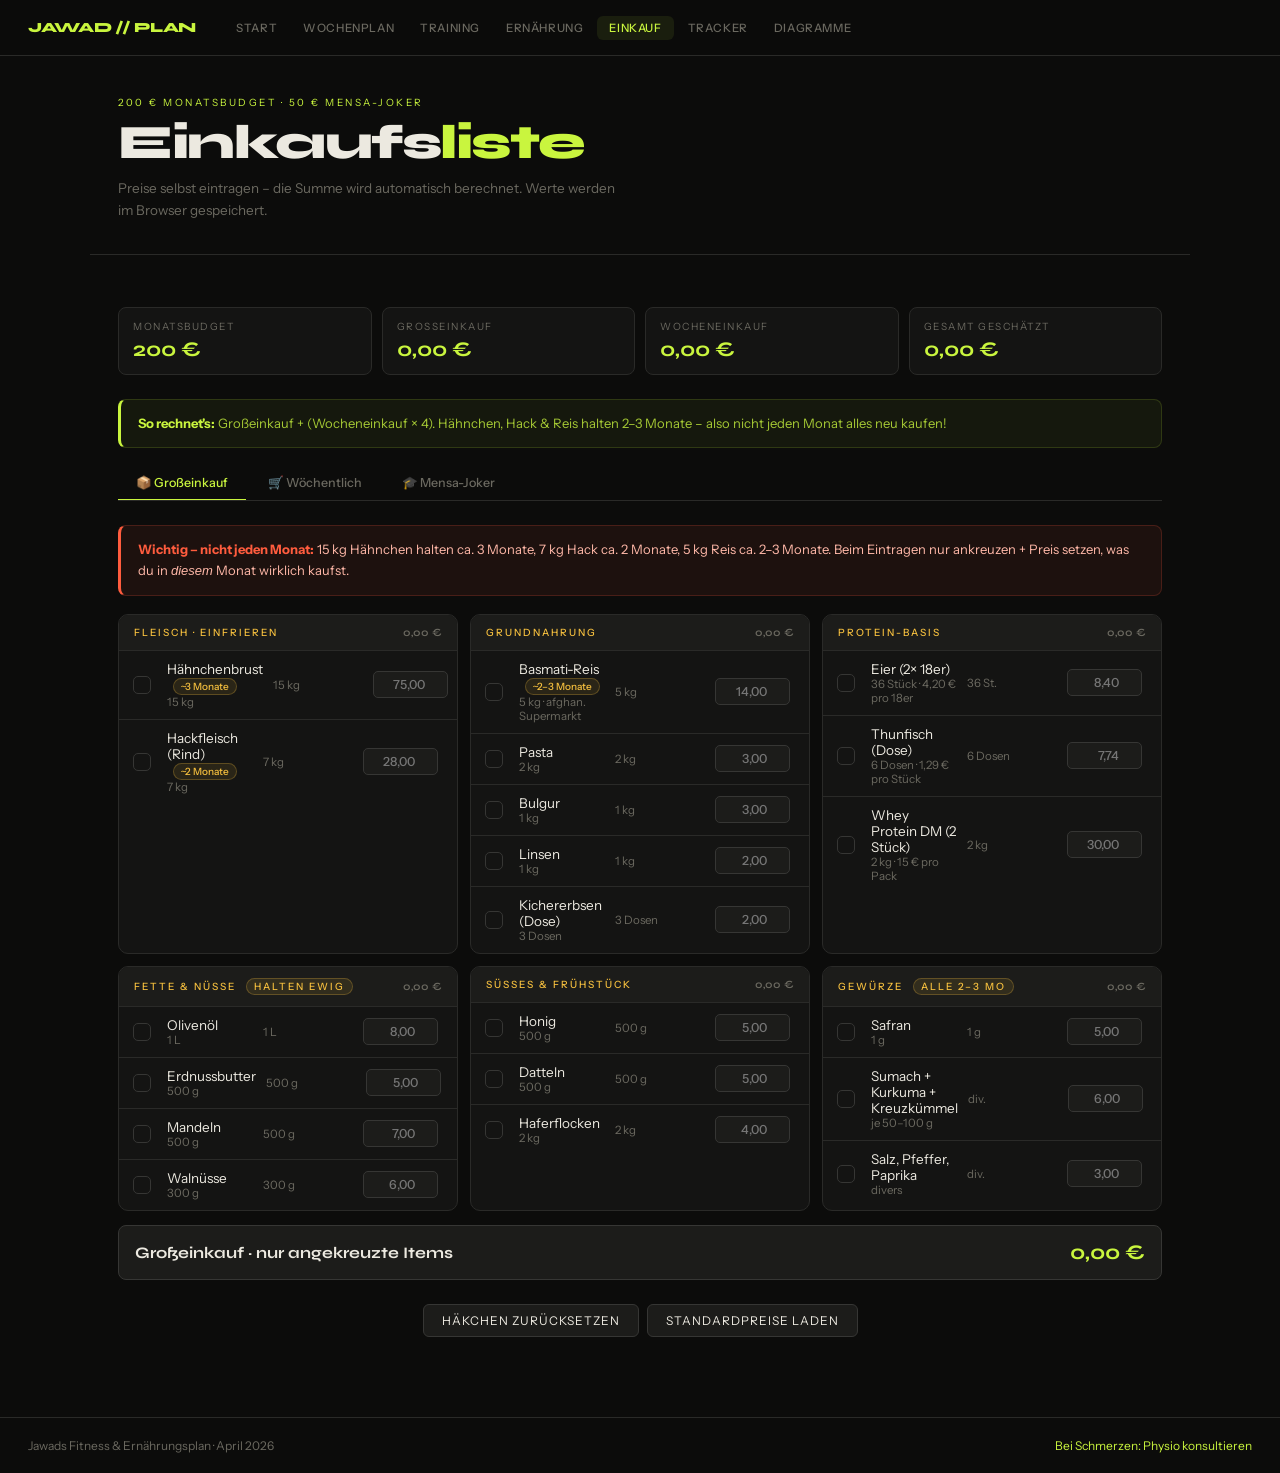
==== commit 3ef0d04f: "Update einkauf.html" ====
--- a/pages/einkauf.html
+++ b/pages/einkauf.html
@@ -6,26 +6,33 @@
 <title>Einkaufsliste</title>
 <link rel="stylesheet" href="../css/style.css">
 <style>
-.shop-row{display:flex;align-items:center;gap:12px;padding:11px 16px;border-bottom:1px solid var(--border);cursor:pointer;transition:background .15s;}
-.shop-row:hover{background:rgba(255,255,255,.02);}
+.shop-row{display:grid;grid-template-columns:24px 1fr 90px 80px;gap:10px;padding:10px 14px;border-bottom:1px solid var(--border);align-items:center;}
 .shop-row:last-child{border-bottom:none;}
-.shop-check{width:18px;height:18px;border:1.5px solid var(--border2);border-radius:5px;flex-shrink:0;display:flex;align-items:center;justify-content:center;background:var(--surface);}
+.shop-check{width:18px;height:18px;border:1.5px solid var(--border2);border-radius:5px;flex-shrink:0;display:flex;align-items:center;justify-content:center;background:var(--surface);cursor:pointer;}
 .shop-row.done .shop-check{background:var(--lime);border-color:var(--lime);}
 .shop-row.done .shop-check::after{content:'✓';color:#000;font-weight:700;font-size:13px;}
 .shop-row.done .shop-name{text-decoration:line-through;color:var(--muted);}
-.shop-name{flex:1;font-size:13.5px;}
-.shop-amt{font-size:12px;color:var(--muted);}
-.shop-price{font-size:12px;font-weight:500;color:var(--lime);min-width:55px;text-align:right;}
+.shop-name{font-size:13.5px;cursor:pointer;}
+.shop-amt{font-size:11.5px;color:var(--muted);}
+.price-input{width:75px;background:var(--surface2);border:1px solid var(--border2);color:var(--lime);padding:5px 7px;border-radius:5px;font-family:inherit;font-size:12.5px;text-align:right;font-weight:500;}
+.price-input:focus{outline:none;border-color:var(--lime);}
 .budget-box{display:grid;grid-template-columns:repeat(auto-fit,minmax(140px,1fr));gap:10px;margin-bottom:24px;}
 .b-card{background:var(--surface);border:1px solid var(--border);border-radius:8px;padding:12px 14px;}
 .b-card .stat-lbl{font-size:10px;letter-spacing:1.5px;text-transform:uppercase;color:var(--muted);}
 .b-card .stat-val{font-family:'Syne';font-weight:700;font-size:1.3rem;display:block;margin-top:4px;}
 .b-card.green .stat-val{color:var(--lime);}
 .b-card.amber .stat-val{color:var(--amber);}
+.b-card.coral .stat-val{color:var(--coral);}
 .tab-bar{flex-wrap:wrap;}
 .total-row{margin-top:14px;padding:14px 16px;background:var(--surface2);border:1px solid var(--border2);border-radius:8px;display:flex;justify-content:space-between;align-items:center;}
 .total-row .total-lbl{font-family:'Syne';font-weight:700;font-size:1rem;}
 .total-row .total-val{font-family:'Syne';font-weight:700;font-size:1.3rem;color:var(--lime);}
+.card-head .card-sub{font-family:'Syne';font-weight:600;}
+.note-tag{display:inline-block;font-size:10px;background:rgba(245,191,62,0.1);color:var(--amber);border:1px solid rgba(245,191,62,0.25);padding:1px 7px;border-radius:10px;margin-left:6px;font-weight:500;}
+@media(max-width:520px){
+  .shop-row{grid-template-columns:24px 1fr 75px;}
+  .shop-amt{display:none;}
+}
 </style>
 </head>
 <body>
@@ -34,7 +41,7 @@
 <div class="page-hero">
   <span class="page-hero-tag">200 € Monatsbudget · 50 € Mensa-Joker</span>
   <h1>Einkaufs<span>liste</span></h1>
-  <p>1× Großeinkauf am Monatsanfang + 4× kleine Wocheneinkäufe für Frisches.</p>
+  <p>Preise selbst eintragen – die Summe wird automatisch berechnet. Werte werden im Browser gespeichert.</p>
 </div>
  
 <div class="content">
@@ -43,153 +50,290 @@
  
   <div class="budget-box">
     <div class="b-card green"><div class="stat-lbl">Monatsbudget</div><span class="stat-val">200 €</span></div>
-    <div class="b-card"><div class="stat-lbl">Großeinkauf</div><span class="stat-val">~155 €</span></div>
-    <div class="b-card"><div class="stat-lbl">Wocheneinkauf</div><span class="stat-val">~11 €</span></div>
-    <div class="b-card amber"><div class="stat-lbl">Mensa-Joker</div><span class="stat-val">50 €</span></div>
-  </div>
- 
-  <div class="alert alert-info"><strong>Strategie:</strong> Hähnchen (15 kg) und Hack (7 kg) am 1. portionieren und einfrieren. Reis, Pasta, Öl, Nüsse halten ewig. Wöchentlich nur frisches Gemüse, Obst und Brot nachkaufen. Spart Zeit, Geld und Stress.</div>
+    <div class="b-card"><div class="stat-lbl">Großeinkauf</div><span class="stat-val" id="sumMonth">0 €</span></div>
+    <div class="b-card"><div class="stat-lbl">Wocheneinkauf</div><span class="stat-val" id="sumWeek">0 €</span></div>
+    <div class="b-card amber" id="totalCard"><div class="stat-lbl">Gesamt geschätzt</div><span class="stat-val" id="sumTotal">0 €</span></div>
+  </div>
+ 
+  <div class="alert alert-info"><strong>So rechnet's:</strong> Großeinkauf + (Wocheneinkauf × 4). Hähnchen, Hack & Reis halten 2–3 Monate – also nicht jeden Monat alles neu kaufen!</div>
  
   <div class="tab-bar">
-    <button class="tab-btn active" data-tab="month">📦 Großeinkauf · 1×</button>
+    <button class="tab-btn active" data-tab="month">📦 Großeinkauf</button>
     <button class="tab-btn" data-tab="weekly">🛒 Wöchentlich</button>
     <button class="tab-btn" data-tab="mensa">🎓 Mensa-Joker</button>
   </div>
  
   <!-- GROSSEINKAUF -->
   <div class="tab-pane active" id="month">
-    <div class="alert alert-info"><strong>Am 1. des Monats:</strong> Hähnchen + Hack direkt zu Hause portionieren (Beutel à 200–300 g) und einfrieren. Hält 3+ Monate problemlos.</div>
+    <div class="alert alert-warn"><strong>Wichtig – nicht jeden Monat:</strong> 15 kg Hähnchen halten ca. 3 Monate, 7 kg Hack ca. 2 Monate, 5 kg Reis ca. 2–3 Monate. Beim Eintragen nur ankreuzen + Preis setzen, was du in <em>diesem</em> Monat wirklich kaufst.</div>
  
     <div class="grid-2">
  
       <div class="card">
-        <div class="card-head"><span class="card-label">Fleisch · einfrieren</span><span class="card-sub">~103 €</span></div>
-        <div class="shop-row" data-id="m1"><div class="shop-check"></div><div class="shop-name">Hähnchenbrust</div><div class="shop-amt">15 kg</div><div class="shop-price">75 €</div></div>
-        <div class="shop-row" data-id="m2"><div class="shop-check"></div><div class="shop-name">Hackfleisch (Rind)</div><div class="shop-amt">7 kg</div><div class="shop-price">28 €</div></div>
-      </div>
- 
-      <div class="card">
-        <div class="card-head"><span class="card-label">Grundnahrung</span><span class="card-sub">~24 €</span></div>
-        <div class="shop-row" data-id="m3"><div class="shop-check"></div><div class="shop-name">Basmati-Reis (afghan. Supermarkt)</div><div class="shop-amt">5 kg</div><div class="shop-price">14 €</div></div>
-        <div class="shop-row" data-id="m4"><div class="shop-check"></div><div class="shop-name">Pasta</div><div class="shop-amt">2 kg</div><div class="shop-price">3 €</div></div>
-        <div class="shop-row" data-id="m5"><div class="shop-check"></div><div class="shop-name">Bulgur</div><div class="shop-amt">1 kg</div><div class="shop-price">3 €</div></div>
-        <div class="shop-row" data-id="m6"><div class="shop-check"></div><div class="shop-name">Linsen</div><div class="shop-amt">1 kg</div><div class="shop-price">2 €</div></div>
-        <div class="shop-row" data-id="m7"><div class="shop-check"></div><div class="shop-name">Kichererbsen (Dose)</div><div class="shop-amt">3 Dosen</div><div class="shop-price">2 €</div></div>
-      </div>
- 
-      <div class="card">
-        <div class="card-head"><span class="card-label">Protein-Basis</span><span class="card-sub">~46 €</span></div>
-        <div class="shop-row" data-id="m8"><div class="shop-check"></div><div class="shop-name">Eier (2× 18er)</div><div class="shop-amt">36 Stück</div><div class="shop-price">8,40 €</div></div>
-        <div class="shop-row" data-id="m9"><div class="shop-check"></div><div class="shop-name">Thunfisch (Dose)</div><div class="shop-amt">6 Dosen</div><div class="shop-price">7,74 €</div></div>
-        <div class="shop-row" data-id="m10"><div class="shop-check"></div><div class="shop-name">Whey Protein DM (2 Stück)</div><div class="shop-amt">2 kg</div><div class="shop-price">30 €</div></div>
-      </div>
- 
-      <div class="card">
-        <div class="card-head"><span class="card-label">Fette & Nüsse · halten ewig</span><span class="card-sub">~26 €</span></div>
-        <div class="shop-row" data-id="m11"><div class="shop-check"></div><div class="shop-name">Olivenöl</div><div class="shop-amt">1 L</div><div class="shop-price">8 €</div></div>
-        <div class="shop-row" data-id="m12"><div class="shop-check"></div><div class="shop-name">Erdnussbutter</div><div class="shop-amt">500 g</div><div class="shop-price">5 €</div></div>
-        <div class="shop-row" data-id="m13"><div class="shop-check"></div><div class="shop-name">Mandeln</div><div class="shop-amt">500 g</div><div class="shop-price">7 €</div></div>
-        <div class="shop-row" data-id="m14"><div class="shop-check"></div><div class="shop-name">Walnüsse</div><div class="shop-amt">300 g</div><div class="shop-price">6 €</div></div>
-      </div>
- 
-      <div class="card">
-        <div class="card-head"><span class="card-label">Süßes & Trockenes</span><span class="card-sub">~10 €</span></div>
-        <div class="shop-row" data-id="m15"><div class="shop-check"></div><div class="shop-name">Honig</div><div class="shop-amt">500 g</div><div class="shop-price">5 €</div></div>
-        <div class="shop-row" data-id="m16"><div class="shop-check"></div><div class="shop-name">Datteln</div><div class="shop-amt">500 g</div><div class="shop-price">5 €</div></div>
-      </div>
- 
-      <div class="card">
-        <div class="card-head"><span class="card-label">Frühstück</span><span class="card-sub">~4 €</span></div>
-        <div class="shop-row" data-id="m17"><div class="shop-check"></div><div class="shop-name">Haferflocken</div><div class="shop-amt">2 kg</div><div class="shop-price">4 €</div></div>
-      </div>
- 
-      <div class="card">
-        <div class="card-head"><span class="card-label">Gewürze · alle 2–3 Mo</span><span class="card-sub">nur bei Bedarf</span></div>
-        <div class="shop-row" data-id="m18"><div class="shop-check"></div><div class="shop-name">Safran</div><div class="shop-amt">1 g</div><div class="shop-price">5 €</div></div>
-        <div class="shop-row" data-id="m19"><div class="shop-check"></div><div class="shop-name">Sumach + Kurkuma + Kreuzkümmel</div><div class="shop-amt">je 50–100 g</div><div class="shop-price">6 €</div></div>
-        <div class="shop-row" data-id="m20"><div class="shop-check"></div><div class="shop-name">Salz, Pfeffer, Paprika</div><div class="shop-amt">divers</div><div class="shop-price">3 €</div></div>
-        <div style="padding:10px 16px;font-size:11.5px;color:var(--muted);background:var(--surface2);">Hinweis: Nur kaufen wenn leer. Sonst überspringen, spart pro Monat ~5–10 €.</div>
+        <div class="card-head"><span class="card-label">Fleisch · einfrieren</span><span class="card-sub" data-sum="meat">0 €</span></div>
+        <div class="shop-row" data-cat="month" data-sumgrp="meat" data-id="m1">
+          <div class="shop-check"></div>
+          <div><div class="shop-name">Hähnchenbrust <span class="note-tag">~3 Monate</span></div><div class="shop-amt">15 kg</div></div>
+          <div class="shop-amt">15 kg</div>
+          <input type="number" step="0.01" class="price-input" placeholder="75,00" data-default="75">
+        </div>
+        <div class="shop-row" data-cat="month" data-sumgrp="meat" data-id="m2">
+          <div class="shop-check"></div>
+          <div><div class="shop-name">Hackfleisch (Rind) <span class="note-tag">~2 Monate</span></div><div class="shop-amt">7 kg</div></div>
+          <div class="shop-amt">7 kg</div>
+          <input type="number" step="0.01" class="price-input" placeholder="28,00" data-default="28">
+        </div>
+      </div>
+ 
+      <div class="card">
+        <div class="card-head"><span class="card-label">Grundnahrung</span><span class="card-sub" data-sum="basics">0 €</span></div>
+        <div class="shop-row" data-cat="month" data-sumgrp="basics" data-id="m3">
+          <div class="shop-check"></div>
+          <div><div class="shop-name">Basmati-Reis <span class="note-tag">~2–3 Monate</span></div><div class="shop-amt">5 kg · afghan. Supermarkt</div></div>
+          <div class="shop-amt">5 kg</div>
+          <input type="number" step="0.01" class="price-input" placeholder="14,00" data-default="14">
+        </div>
+        <div class="shop-row" data-cat="month" data-sumgrp="basics" data-id="m4">
+          <div class="shop-check"></div>
+          <div><div class="shop-name">Pasta</div><div class="shop-amt">2 kg</div></div>
+          <div class="shop-amt">2 kg</div>
+          <input type="number" step="0.01" class="price-input" placeholder="3,00" data-default="3">
+        </div>
+        <div class="shop-row" data-cat="month" data-sumgrp="basics" data-id="m5">
+          <div class="shop-check"></div>
+          <div><div class="shop-name">Bulgur</div><div class="shop-amt">1 kg</div></div>
+          <div class="shop-amt">1 kg</div>
+          <input type="number" step="0.01" class="price-input" placeholder="3,00" data-default="3">
+        </div>
+        <div class="shop-row" data-cat="month" data-sumgrp="basics" data-id="m6">
+          <div class="shop-check"></div>
+          <div><div class="shop-name">Linsen</div><div class="shop-amt">1 kg</div></div>
+          <div class="shop-amt">1 kg</div>
+          <input type="number" step="0.01" class="price-input" placeholder="2,00" data-default="2">
+        </div>
+        <div class="shop-row" data-cat="month" data-sumgrp="basics" data-id="m7">
+          <div class="shop-check"></div>
+          <div><div class="shop-name">Kichererbsen (Dose)</div><div class="shop-amt">3 Dosen</div></div>
+          <div class="shop-amt">3 Dosen</div>
+          <input type="number" step="0.01" class="price-input" placeholder="2,00" data-default="2">
+        </div>
+      </div>
+ 
+      <div class="card">
+        <div class="card-head"><span class="card-label">Protein-Basis</span><span class="card-sub" data-sum="protein">0 €</span></div>
+        <div class="shop-row" data-cat="month" data-sumgrp="protein" data-id="m8">
+          <div class="shop-check"></div>
+          <div><div class="shop-name">Eier (2× 18er)</div><div class="shop-amt">36 Stück · 4,20 € pro 18er</div></div>
+          <div class="shop-amt">36 St.</div>
+          <input type="number" step="0.01" class="price-input" placeholder="8,40" data-default="8.40">
+        </div>
+        <div class="shop-row" data-cat="month" data-sumgrp="protein" data-id="m9">
+          <div class="shop-check"></div>
+          <div><div class="shop-name">Thunfisch (Dose)</div><div class="shop-amt">6 Dosen · 1,29 € pro Stück</div></div>
+          <div class="shop-amt">6 Dosen</div>
+          <input type="number" step="0.01" class="price-input" placeholder="7,74" data-default="7.74">
+        </div>
+        <div class="shop-row" data-cat="month" data-sumgrp="protein" data-id="m10">
+          <div class="shop-check"></div>
+          <div><div class="shop-name">Whey Protein DM (2 Stück)</div><div class="shop-amt">2 kg · 15 € pro Pack</div></div>
+          <div class="shop-amt">2 kg</div>
+          <input type="number" step="0.01" class="price-input" placeholder="30,00" data-default="30">
+        </div>
+      </div>
+ 
+      <div class="card">
+        <div class="card-head"><span class="card-label">Fette & Nüsse <span class="note-tag">halten ewig</span></span><span class="card-sub" data-sum="fats">0 €</span></div>
+        <div class="shop-row" data-cat="month" data-sumgrp="fats" data-id="m11">
+          <div class="shop-check"></div>
+          <div><div class="shop-name">Olivenöl</div><div class="shop-amt">1 L</div></div>
+          <div class="shop-amt">1 L</div>
+          <input type="number" step="0.01" class="price-input" placeholder="8,00" data-default="8">
+        </div>
+        <div class="shop-row" data-cat="month" data-sumgrp="fats" data-id="m12">
+          <div class="shop-check"></div>
+          <div><div class="shop-name">Erdnussbutter</div><div class="shop-amt">500 g</div></div>
+          <div class="shop-amt">500 g</div>
+          <input type="number" step="0.01" class="price-input" placeholder="5,00" data-default="5">
+        </div>
+        <div class="shop-row" data-cat="month" data-sumgrp="fats" data-id="m13">
+          <div class="shop-check"></div>
+          <div><div class="shop-name">Mandeln</div><div class="shop-amt">500 g</div></div>
+          <div class="shop-amt">500 g</div>
+          <input type="number" step="0.01" class="price-input" placeholder="7,00" data-default="7">
+        </div>
+        <div class="shop-row" data-cat="month" data-sumgrp="fats" data-id="m14">
+          <div class="shop-check"></div>
+          <div><div class="shop-name">Walnüsse</div><div class="shop-amt">300 g</div></div>
+          <div class="shop-amt">300 g</div>
+          <input type="number" step="0.01" class="price-input" placeholder="6,00" data-default="6">
+        </div>
+      </div>
+ 
+      <div class="card">
+        <div class="card-head"><span class="card-label">Süßes & Frühstück</span><span class="card-sub" data-sum="sweet">0 €</span></div>
+        <div class="shop-row" data-cat="month" data-sumgrp="sweet" data-id="m15">
+          <div class="shop-check"></div>
+          <div><div class="shop-name">Honig</div><div class="shop-amt">500 g</div></div>
+          <div class="shop-amt">500 g</div>
+          <input type="number" step="0.01" class="price-input" placeholder="5,00" data-default="5">
+        </div>
+        <div class="shop-row" data-cat="month" data-sumgrp="sweet" data-id="m16">
+          <div class="shop-check"></div>
+          <div><div class="shop-name">Datteln</div><div class="shop-amt">500 g</div></div>
+          <div class="shop-amt">500 g</div>
+          <input type="number" step="0.01" class="price-input" placeholder="5,00" data-default="5">
+        </div>
+        <div class="shop-row" data-cat="month" data-sumgrp="sweet" data-id="m17">
+          <div class="shop-check"></div>
+          <div><div class="shop-name">Haferflocken</div><div class="shop-amt">2 kg</div></div>
+          <div class="shop-amt">2 kg</div>
+          <input type="number" step="0.01" class="price-input" placeholder="4,00" data-default="4">
+        </div>
+      </div>
+ 
+      <div class="card">
+        <div class="card-head"><span class="card-label">Gewürze <span class="note-tag">alle 2–3 Mo</span></span><span class="card-sub" data-sum="spices">0 €</span></div>
+        <div class="shop-row" data-cat="month" data-sumgrp="spices" data-id="m18">
+          <div class="shop-check"></div>
+          <div><div class="shop-name">Safran</div><div class="shop-amt">1 g</div></div>
+          <div class="shop-amt">1 g</div>
+          <input type="number" step="0.01" class="price-input" placeholder="5,00" data-default="5">
+        </div>
+        <div class="shop-row" data-cat="month" data-sumgrp="spices" data-id="m19">
+          <div class="shop-check"></div>
+          <div><div class="shop-name">Sumach + Kurkuma + Kreuzkümmel</div><div class="shop-amt">je 50–100 g</div></div>
+          <div class="shop-amt">div.</div>
+          <input type="number" step="0.01" class="price-input" placeholder="6,00" data-default="6">
+        </div>
+        <div class="shop-row" data-cat="month" data-sumgrp="spices" data-id="m20">
+          <div class="shop-check"></div>
+          <div><div class="shop-name">Salz, Pfeffer, Paprika</div><div class="shop-amt">divers</div></div>
+          <div class="shop-amt">div.</div>
+          <input type="number" step="0.01" class="price-input" placeholder="3,00" data-default="3">
+        </div>
       </div>
  
     </div>
  
     <div class="total-row">
-      <span class="total-lbl">Großeinkauf gesamt</span>
-      <span class="total-val">~155 €</span>
+      <span class="total-lbl">Großeinkauf · nur angekreuzte Items</span>
+      <span class="total-val" id="totalMonth">0 €</span>
     </div>
   </div>
  
   <!-- WÖCHENTLICH -->
   <div class="tab-pane" id="weekly">
-    <div class="alert alert-info"><strong>Jeden Sonntag:</strong> Frisches für die kommende Woche – passt perfekt zum Meal Prep. Dieselbe Liste jede Woche, du kennst sie irgendwann auswendig.</div>
+    <div class="alert alert-info"><strong>Jeden Sonntag:</strong> Frisches für die kommende Woche – passt zum Meal Prep. Häkchen + Preise gelten als Standard für jede Woche.</div>
  
     <div class="grid-2">
  
       <div class="card">
-        <div class="card-head"><span class="card-label">Frisches Gemüse</span><span class="card-sub">~5 €</span></div>
-        <div class="shop-row" data-id="w1"><div class="shop-check"></div><div class="shop-name">Tomaten</div><div class="shop-amt">500 g</div><div class="shop-price">1,50 €</div></div>
-        <div class="shop-row" data-id="w2"><div class="shop-check"></div><div class="shop-name">Gurke</div><div class="shop-amt">1 Stück</div><div class="shop-price">0,80 €</div></div>
-        <div class="shop-row" data-id="w3"><div class="shop-check"></div><div class="shop-name">Zwiebeln</div><div class="shop-amt">500 g</div><div class="shop-price">0,70 €</div></div>
-        <div class="shop-row" data-id="w4"><div class="shop-check"></div><div class="shop-name">Knoblauch</div><div class="shop-amt">1 Knolle</div><div class="shop-price">0,50 €</div></div>
-        <div class="shop-row" data-id="w5"><div class="shop-check"></div><div class="shop-name">Salat / Spinat</div><div class="shop-amt">1 Stück</div><div class="shop-price">1,50 €</div></div>
-      </div>
- 
-      <div class="card">
-        <div class="card-head"><span class="card-label">Obst</span><span class="card-sub">~3 €</span></div>
-        <div class="shop-row" data-id="w6"><div class="shop-check"></div><div class="shop-name">Bananen</div><div class="shop-amt">1 kg</div><div class="shop-price">1,50 €</div></div>
-        <div class="shop-row" data-id="w7"><div class="shop-check"></div><div class="shop-name">Äpfel</div><div class="shop-amt">500 g</div><div class="shop-price">1,20 €</div></div>
-        <div class="shop-row" data-id="w8"><div class="shop-check"></div><div class="shop-name">Zitrone</div><div class="shop-amt">1 Stück</div><div class="shop-price">0,40 €</div></div>
-      </div>
- 
-      <div class="card">
-        <div class="card-head"><span class="card-label">Milchprodukte</span><span class="card-sub">~3 €</span></div>
-        <div class="shop-row" data-id="w9"><div class="shop-check"></div><div class="shop-name">Skyr / Magerquark</div><div class="shop-amt">500 g</div><div class="shop-price">2,00 €</div></div>
-        <div class="shop-row" data-id="w10"><div class="shop-check"></div><div class="shop-name">Hafermilch</div><div class="shop-amt">1 L</div><div class="shop-price">1,30 €</div></div>
-      </div>
- 
-      <div class="card">
-        <div class="card-head"><span class="card-label">Brot</span><span class="card-sub">~2 €</span></div>
-        <div class="shop-row" data-id="w11"><div class="shop-check"></div><div class="shop-name">Vollkornbrot / Fladenbrot</div><div class="shop-amt">1 Stück</div><div class="shop-price">2,00 €</div></div>
+        <div class="card-head"><span class="card-label">Frisches Gemüse</span><span class="card-sub" data-sum="veg">0 €</span></div>
+        <div class="shop-row" data-cat="week" data-sumgrp="veg" data-id="w1">
+          <div class="shop-check"></div><div><div class="shop-name">Tomaten</div><div class="shop-amt">500 g</div></div>
+          <div class="shop-amt">500 g</div>
+          <input type="number" step="0.01" class="price-input" placeholder="1,50" data-default="1.50">
+        </div>
+        <div class="shop-row" data-cat="week" data-sumgrp="veg" data-id="w2">
+          <div class="shop-check"></div><div><div class="shop-name">Gurke</div><div class="shop-amt">1 Stück</div></div>
+          <div class="shop-amt">1 St.</div>
+          <input type="number" step="0.01" class="price-input" placeholder="0,80" data-default="0.80">
+        </div>
+        <div class="shop-row" data-cat="week" data-sumgrp="veg" data-id="w3">
+          <div class="shop-check"></div><div><div class="shop-name">Zwiebeln</div><div class="shop-amt">500 g</div></div>
+          <div class="shop-amt">500 g</div>
+          <input type="number" step="0.01" class="price-input" placeholder="0,70" data-default="0.70">
+        </div>
+        <div class="shop-row" data-cat="week" data-sumgrp="veg" data-id="w4">
+          <div class="shop-check"></div><div><div class="shop-name">Knoblauch</div><div class="shop-amt">1 Knolle</div></div>
+          <div class="shop-amt">1 Kn.</div>
+          <input type="number" step="0.01" class="price-input" placeholder="0,50" data-default="0.50">
+        </div>
+        <div class="shop-row" data-cat="week" data-sumgrp="veg" data-id="w5">
+          <div class="shop-check"></div><div><div class="shop-name">Salat / Spinat</div><div class="shop-amt">1 Stück</div></div>
+          <div class="shop-amt">1 St.</div>
+          <input type="number" step="0.01" class="price-input" placeholder="1,50" data-default="1.50">
+        </div>
+      </div>
+ 
+      <div class="card">
+        <div class="card-head"><span class="card-label">Obst</span><span class="card-sub" data-sum="fruit">0 €</span></div>
+        <div class="shop-row" data-cat="week" data-sumgrp="fruit" data-id="w6">
+          <div class="shop-check"></div><div><div class="shop-name">Bananen</div><div class="shop-amt">1 kg</div></div>
+          <div class="shop-amt">1 kg</div>
+          <input type="number" step="0.01" class="price-input" placeholder="1,50" data-default="1.50">
+        </div>
+        <div class="shop-row" data-cat="week" data-sumgrp="fruit" data-id="w7">
+          <div class="shop-check"></div><div><div class="shop-name">Äpfel</div><div class="shop-amt">500 g</div></div>
+          <div class="shop-amt">500 g</div>
+          <input type="number" step="0.01" class="price-input" placeholder="1,20" data-default="1.20">
+        </div>
+        <div class="shop-row" data-cat="week" data-sumgrp="fruit" data-id="w8">
+          <div class="shop-check"></div><div><div class="shop-name">Zitrone</div><div class="shop-amt">1 Stück</div></div>
+          <div class="shop-amt">1 St.</div>
+          <input type="number" step="0.01" class="price-input" placeholder="0,40" data-default="0.40">
+        </div>
+      </div>
+ 
+      <div class="card">
+        <div class="card-head"><span class="card-label">Milchprodukte</span><span class="card-sub" data-sum="dairy">0 €</span></div>
+        <div class="shop-row" data-cat="week" data-sumgrp="dairy" data-id="w9">
+          <div class="shop-check"></div><div><div class="shop-name">Skyr / Magerquark</div><div class="shop-amt">500 g</div></div>
+          <div class="shop-amt">500 g</div>
+          <input type="number" step="0.01" class="price-input" placeholder="2,00" data-default="2">
+        </div>
+        <div class="shop-row" data-cat="week" data-sumgrp="dairy" data-id="w10">
+          <div class="shop-check"></div><div><div class="shop-name">Hafermilch</div><div class="shop-amt">1 L</div></div>
+          <div class="shop-amt">1 L</div>
+          <input type="number" step="0.01" class="price-input" placeholder="1,30" data-default="1.30">
+        </div>
+      </div>
+ 
+      <div class="card">
+        <div class="card-head"><span class="card-label">Brot</span><span class="card-sub" data-sum="bread">0 €</span></div>
+        <div class="shop-row" data-cat="week" data-sumgrp="bread" data-id="w11">
+          <div class="shop-check"></div><div><div class="shop-name">Vollkornbrot / Fladenbrot</div><div class="shop-amt">1 Stück</div></div>
+          <div class="shop-amt">1 St.</div>
+          <input type="number" step="0.01" class="price-input" placeholder="2,00" data-default="2">
+        </div>
       </div>
  
     </div>
  
     <div class="total-row">
-      <span class="total-lbl">Wocheneinkauf · ca.</span>
-      <span class="total-val">~11 €</span>
+      <span class="total-lbl">Wocheneinkauf · 1 Woche</span>
+      <span class="total-val" id="totalWeek">0 €</span>
     </div>
-    <div style="margin-top:8px;text-align:right;font-size:12px;color:var(--muted);">× 4 Wochen = ~45 € pro Monat für Frisches</div>
- 
-    <div class="alert alert-info" style="margin-top:18px;"><strong>Variation:</strong> Tausch ab und zu Salat gegen Brokkoli oder Spinat (TK), Äpfel gegen Beeren, Skyr gegen Joghurt. Bleibt im Budget.</div>
+    <div style="margin-top:8px;text-align:right;font-size:12px;color:var(--muted);">× 4 Wochen = <span id="totalWeekMonth" style="color:var(--lime);">0 €</span> pro Monat</div>
   </div>
  
   <!-- MENSA -->
   <div class="tab-pane" id="mensa">
-    <div class="alert alert-info"><strong>Mensa-Joker:</strong> 50 € pro Monat auf die Mensakarte laden. Reicht für ca. 12–15 Mahlzeiten an Uni-Tagen (Mo, Di, Mi, Do).</div>
- 
+    <div class="alert alert-info"><strong>Mensa-Joker:</strong> 50 € pro Monat auf die Mensakarte. Reicht für ca. 12–15 Mahlzeiten.</div>
     <div class="card">
       <div class="card-head"><span class="card-label">Mensa-Strategie</span><span class="card-sub">50 € / Monat</span></div>
-      <div style="padding:16px 18px;font-size:13.5px;line-height:1.7;color:var(--text);">
+      <div style="padding:16px 18px;font-size:13.5px;line-height:1.7;">
         <strong style="color:var(--lime);">Was sich lohnt:</strong>
-        <ul style="margin:8px 0 16px 18px;color:var(--muted);">
-          <li>Hauptgerichte mit Hähnchen oder Fisch (~3–4 €)</li>
+        <ul style="margin:6px 0 14px 18px;color:var(--muted);">
+          <li>Hauptgericht mit Hähnchen oder Fisch (~3–4 €)</li>
           <li>Reis, Nudeln, Gemüse als Beilage</li>
           <li>Salatbar wenn vorhanden</li>
         </ul>
-        <strong style="color:var(--amber);">Was du selbst mitbringst:</strong>
-        <ul style="margin:8px 0 16px 18px;color:var(--muted);">
+        <strong style="color:var(--amber);">Selbst mitbringen:</strong>
+        <ul style="margin:6px 0 14px 18px;color:var(--muted);">
           <li>Snacks (Banane, Mandeln, Datteln)</li>
-          <li>Skyr-Becher mit Honig für zwischendurch</li>
-          <li>Eigenes Wasser / Tee statt Getränke kaufen</li>
+          <li>Skyr-Becher mit Honig</li>
+          <li>Eigenes Wasser / Tee</li>
         </ul>
         <strong style="color:var(--lime);">Spar-Tipp:</strong>
-        <div style="margin-top:6px;color:var(--muted);">An langen Uni-Tagen Mensa nutzen (1× warm essen), an kurzen Tagen Meal-Prep-Box mitbringen.</div>
+        <div style="margin-top:6px;color:var(--muted);">Lange Uni-Tage = Mensa, kurze Tage = Meal-Prep-Box mitbringen.</div>
       </div>
     </div>
   </div>
  
-  <div style="margin-top:24px;text-align:center;">
-    <button onclick="resetShop()" style="background:var(--surface2);border:1px solid var(--border2);color:var(--text);padding:8px 18px;border-radius:6px;cursor:pointer;font-family:inherit;font-size:12px;letter-spacing:1px;text-transform:uppercase;">Häkchen zurücksetzen</button>
+  <div style="margin-top:24px;text-align:center;display:flex;gap:8px;justify-content:center;flex-wrap:wrap;">
+    <button onclick="resetCheck()" style="background:var(--surface2);border:1px solid var(--border2);color:var(--text);padding:8px 18px;border-radius:6px;cursor:pointer;font-family:inherit;font-size:12px;letter-spacing:1px;text-transform:uppercase;">Häkchen zurücksetzen</button>
+    <button onclick="loadDefaults()" style="background:var(--surface2);border:1px solid var(--border2);color:var(--text);padding:8px 18px;border-radius:6px;cursor:pointer;font-family:inherit;font-size:12px;letter-spacing:1px;text-transform:uppercase;">Standardpreise laden</button>
   </div>
 </section>
  
@@ -200,26 +344,95 @@
 <script>
 injectNav();injectFooter();initFadeIn();initTabs('.tab-bar','.tab-pane');
  
-const SHOP_KEY='jawad_shop_v2';
-function loadShop(){try{return JSON.parse(localStorage.getItem(SHOP_KEY))||{}}catch{return{}}}
-function saveShop(s){localStorage.setItem(SHOP_KEY,JSON.stringify(s));}
- 
-const state = loadShop();
-document.querySelectorAll('.shop-row').forEach(row=>{
+const SHOP_KEY='jawad_shop_v3';
+function load(){try{return JSON.parse(localStorage.getItem(SHOP_KEY))||{}}catch{return{}}}
+function save(s){localStorage.setItem(SHOP_KEY,JSON.stringify(s));}
+ 
+const state = load();
+const rows = document.querySelectorAll('.shop-row');
+ 
+// Init
+rows.forEach(row=>{
   const id = row.dataset.id;
-  if(state[id]) row.classList.add('done');
-  row.addEventListener('click',()=>{
+  const input = row.querySelector('.price-input');
+  if(state[id]){
+    if(state[id].checked) row.classList.add('done');
+    if(state[id].price!=null) input.value = state[id].price;
+  }
+ 
+  const check = row.querySelector('.shop-check');
+  const name = row.querySelector('.shop-name');
+  [check,name].forEach(el=>el.addEventListener('click',()=>{
     row.classList.toggle('done');
-    state[id] = row.classList.contains('done');
-    saveShop(state);
+    state[id] = state[id]||{};
+    state[id].checked = row.classList.contains('done');
+    save(state);
+    recalc();
+  }));
+ 
+  input.addEventListener('input',()=>{
+    state[id] = state[id]||{};
+    state[id].price = input.value;
+    save(state);
+    recalc();
   });
 });
  
-function resetShop(){
-  if(!confirm('Wirklich alle Häkchen entfernen?')) return;
-  localStorage.removeItem(SHOP_KEY);
-  document.querySelectorAll('.shop-row').forEach(r=>r.classList.remove('done'));
+function fmt(n){return n.toFixed(2).replace('.',',') + ' €';}
+ 
+function recalc(){
+  const grpSums = {};
+  let monthSum=0, weekSum=0;
+  rows.forEach(row=>{
+    if(!row.classList.contains('done')) return;
+    const input = row.querySelector('.price-input');
+    const v = parseFloat(input.value)||0;
+    if(!v) return;
+    const grp = row.dataset.sumgrp;
+    grpSums[grp] = (grpSums[grp]||0) + v;
+    if(row.dataset.cat==='month') monthSum+=v;
+    else weekSum+=v;
+  });
+ 
+  document.querySelectorAll('[data-sum]').forEach(el=>{
+    const g = el.dataset.sum;
+    el.textContent = fmt(grpSums[g]||0);
+  });
+ 
+  document.getElementById('totalMonth').textContent = fmt(monthSum);
+  document.getElementById('totalWeek').textContent = fmt(weekSum);
+  document.getElementById('totalWeekMonth').textContent = fmt(weekSum*4);
+  document.getElementById('sumMonth').textContent = fmt(monthSum);
+  document.getElementById('sumWeek').textContent = fmt(weekSum);
+ 
+  const total = monthSum + weekSum*4;
+  document.getElementById('sumTotal').textContent = fmt(total);
+ 
+  // Color hint
+  const card = document.getElementById('totalCard');
+  card.classList.remove('green','amber','coral');
+  if(total<=200) card.classList.add('green');
+  else if(total<=220) card.classList.add('amber');
+  else card.classList.add('coral');
 }
+ 
+function resetCheck(){
+  if(!confirm('Alle Häkchen entfernen?')) return;
+  rows.forEach(r=>{r.classList.remove('done');const id=r.dataset.id;if(state[id])state[id].checked=false;});
+  save(state); recalc();
+}
+ 
+function loadDefaults(){
+  if(!confirm('Standardpreise in alle Felder einsetzen?')) return;
+  rows.forEach(row=>{
+    const input = row.querySelector('.price-input');
+    const def = input.dataset.default;
+    if(def){input.value=def;const id=row.dataset.id;state[id]=state[id]||{};state[id].price=def;}
+  });
+  save(state); recalc();
+}
+ 
+recalc();
 </script>
 </body>
 </html>
